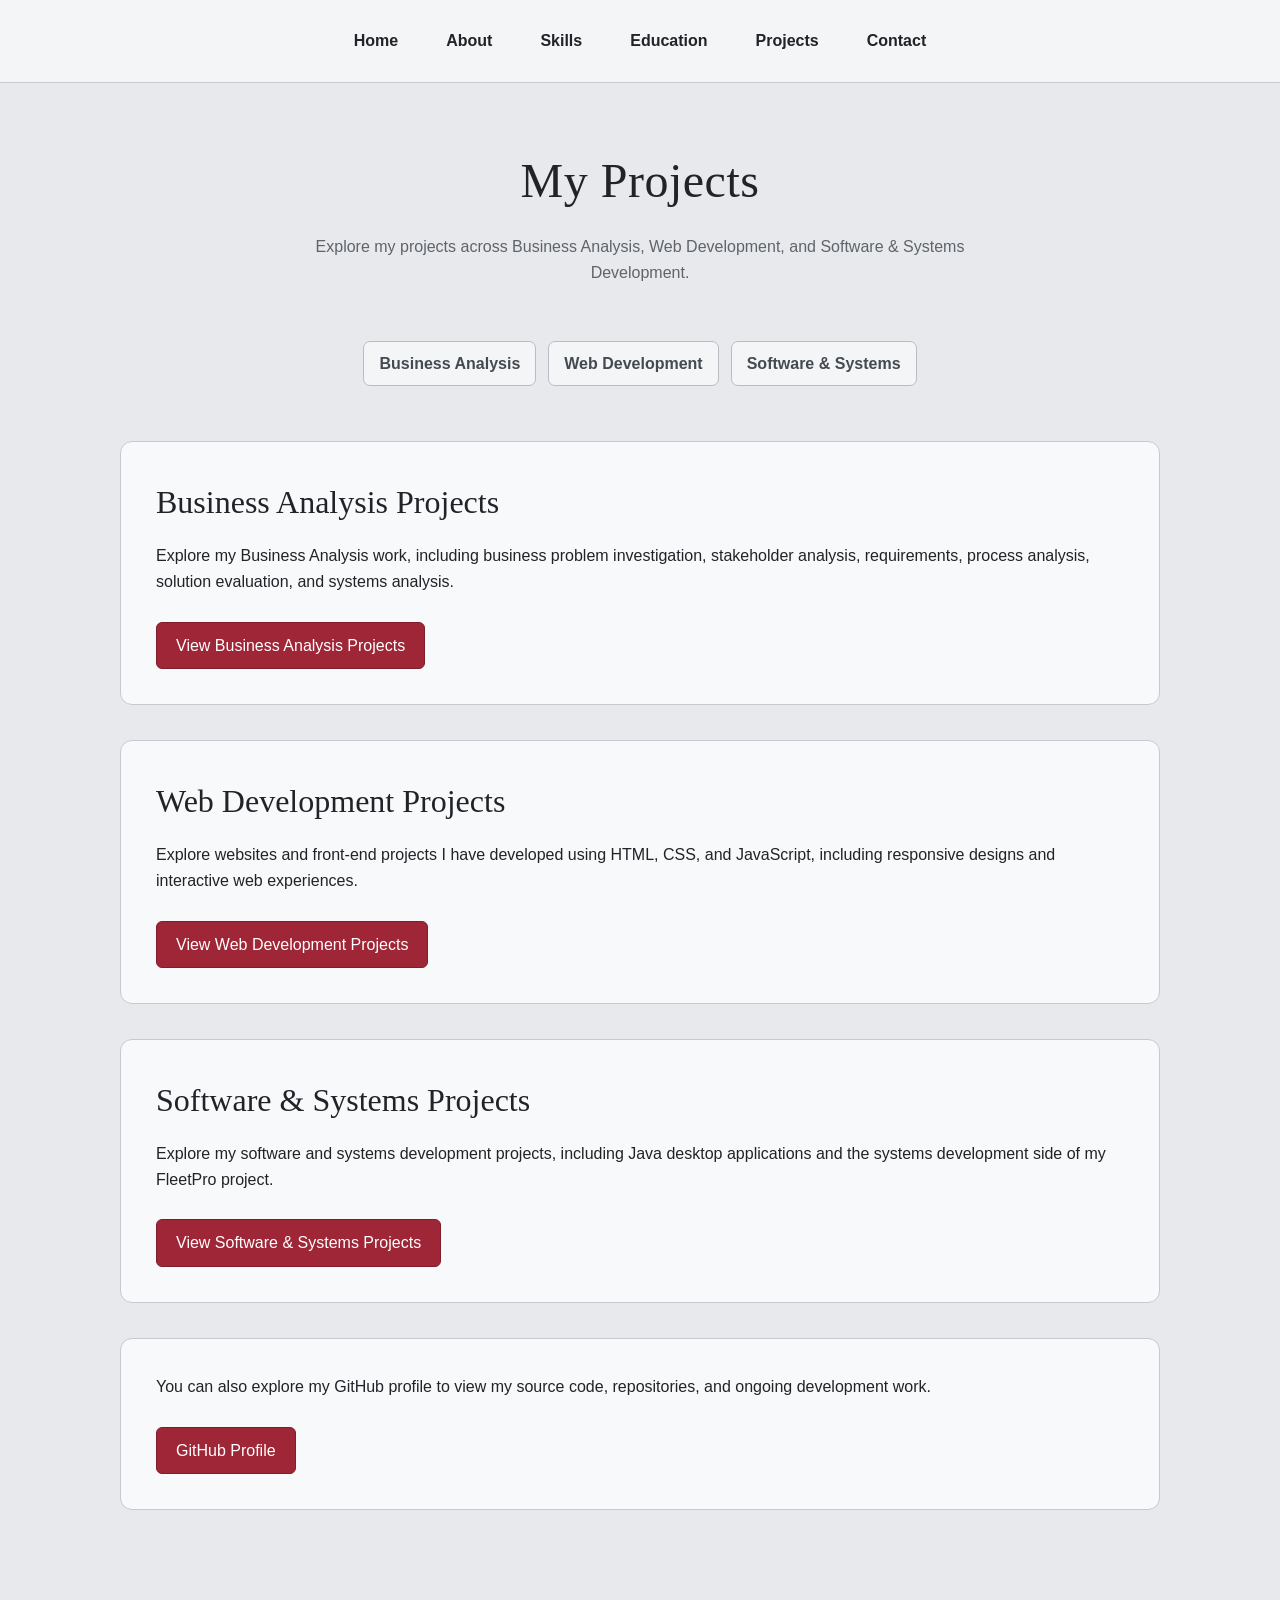
==== projects.html @ f3666724 "Initial portfolio website" ====
<!DOCTYPE html>
<html lang="en">

<head>
    <meta charset="UTF-8">
    <title>Caleb Nayager | Projects</title>
    <link rel="stylesheet" href="css/style.css">
</head>

<body>

    <!-- MAIN WEBSITE NAVIGATION -->

    <nav>
        <a href="index.html">Home</a>
        <a href="about.html">About</a>
        <a href="skills.html">Skills</a>
        <a href="education.html">Education</a>
        <a href="projects.html">Projects</a>
        <a href="contact.html">Contact</a>
    </nav>


    <!-- MAIN PAGE CONTENT -->

    <main>

        <h1>My Projects</h1>

       <p class = "page-intro">
            Explore my projects across Business Analysis, Web Development,
            and Software & Systems Development.
        </p>


        <!-- PROJECT CATEGORY NAVIGATION -->

        <nav class="project-nav">
            <a href="business-analysis.html">Business Analysis</a>
            <a href="web-development.html">Web Development</a>
            <a href="software-systems.html">Software & Systems</a>
        </nav>


        <!-- BUSINESS ANALYSIS -->

        <section>
            <div>

                <h2>Business Analysis Projects</h2>

                <p>
                    Explore my Business Analysis work, including business
                    problem investigation, stakeholder analysis, requirements,
                    process analysis, solution evaluation, and systems analysis.
                </p>

                <a href="business-analysis.html" class="button">
                    View Business Analysis Projects
                </a>

            </div>
        </section>


        <!-- WEB DEVELOPMENT -->

        <section>
            <div>

                <h2>Web Development Projects</h2>

                <p>
                    Explore websites and front-end projects I have developed
                    using HTML, CSS, and JavaScript, including responsive
                    designs and interactive web experiences.
                </p>

                <a href="web-development.html" class="button">
                    View Web Development Projects
                </a>

            </div>
        </section>


        <!-- SOFTWARE & SYSTEMS -->

        <section>
            <div>

                <h2>Software & Systems Projects</h2>

                <p>
                    Explore my software and systems development projects,
                    including Java desktop applications and the systems
                    development side of my FleetPro project.
                </p>

                <a href="software-systems.html" class="button">
                    View Software & Systems Projects
                </a>

            </div>
        </section>


        <!-- GITHUB -->

        <section>
            <div>

                <p>
                    You can also explore my GitHub profile to view my source
                    code, repositories, and ongoing development work.
                </p>

                <a href="https://github.com/calebnayager"
                   target="_blank"
                   class="button">
                    GitHub Profile
                </a>

            </div>
        </section>

    </main>

</body>
</html>
---- css/style.css ----
/* ========================================
   GLOBAL
======================================== */

* {
    margin: 0;
    padding: 0;
    box-sizing: border-box;
}

body {
    background-color: #E7E9EC;
    color: #202328;
    font-family: Arial, sans-serif;
    line-height: 1.6;
    min-height: 100vh;
}


/* ========================================
   MAIN NAVIGATION
======================================== */

nav {
    display: flex;
    justify-content: center;
    align-items: center;
    gap: 28px;
    padding: 20px;
    background-color: #F4F5F6;
    border-bottom: 1px solid #C9CDD2;
}

nav a {
    color: #202328;
    text-decoration: none;
    font-weight: bold;
    padding: 8px 10px;
    transition: color 0.25s ease;
}

nav a:hover {
    color: #9E2636;
}


/* ========================================
   PROJECT NAVIGATION
======================================== */

.project-nav {
    display: flex;
    justify-content: center;
    flex-wrap: wrap;
    gap: 12px;
    background: transparent;
    border: none;
    padding: 10px 0;
    margin-bottom: 45px;
}

.project-nav a {
    color: #444A51;
    border: 1px solid #B8BDC3;
    border-radius: 7px;
    background-color: #F4F5F6;
    padding: 9px 15px;
    transition: all 0.25s ease;
}

.project-nav a:hover {
    color: #9E2636;
    border-color: #9E2636;
    background-color: #FFFFFF;
}


/* ========================================
   MAIN CONTENT
======================================== */

main {
    max-width: 1100px;
    margin: 0 auto;
    padding: 60px 30px 75px;
}


/* ========================================
   HEADINGS
======================================== */

h1,
h2,
h3 {
    font-family: Georgia, "Times New Roman", serif;
    font-weight: 500;
}

h1 {
    font-size: 3rem;
    text-align: center;
    color: #202328;
    margin-bottom: 15px;
    letter-spacing: 0.5px;
}

h2 {
    font-size: 2rem;
    color: #202328;
    margin-bottom: 15px;
}

h3 {
    font-size: 1.25rem;
    color: #30353A;
    margin-bottom: 12px;
}


/* ========================================
   PAGE INTRO
======================================== */

.page-intro,
main > p {
    text-align: center;
    color: #5E646B;
    max-width: 700px;
    margin: 0 auto 45px;
}


/* ========================================
   MAIN PROJECT CARD
======================================== */

section,
.project-card {
    background-color: #F8F9FA;
    border: 1px solid #C5CAD0;
    border-radius: 12px;
    padding: 35px;
    margin-bottom: 35px;
    transition: border-color 0.25s ease,
                box-shadow 0.25s ease;
}

.project-card:hover {
    border-color: #B2B7BD;
    box-shadow: 0 10px 30px rgba(32, 35, 40, 0.10);
}


/* ========================================
   PROJECT CONTENT
======================================== */

.project-card > h2 {
    color: #202328;
    margin-bottom: 10px;
}

.project-card > p {
    color: #555B62;
    margin-bottom: 15px;
}

.project-card strong {
    color: #202328;
}


/* ========================================
   INNER PROJECT SECTIONS
======================================== */

.project-section {
    background-color: #E9EBEE;
    border: 1px solid #C8CDD2;
    border-radius: 9px;
    padding: 23px;
    margin-top: 22px;
}

.project-section h3 {
    color: #30353A;
    margin-bottom: 14px;
}

.project-section p,
.project-section li {
    color: #555B62;
}

.project-section p {
    margin-bottom: 12px;
}

.project-section ul {
    padding-left: 20px;
}


/* ========================================
   BUTTON
======================================== */

.button {
    display: inline-block;
    margin-top: 27px;
    padding: 10px 19px;
    color: #FFFFFF;
    text-decoration: none;
    border: 1px solid #7F1D2D;
    border-radius: 6px;
    background-color: #9E2636;
    transition: all 0.25s ease;
}

.button:hover {
    color: #FFFFFF;
    border-color: #7F1D2D;
    background-color: #7F1D2D;
}


/* ========================================
   RESPONSIVE DESIGN
======================================== */

@media (max-width: 700px) {

    nav {
        gap: 10px;
        flex-wrap: wrap;
    }

    main {
        padding: 45px 20px 60px;
    }

    h1 {
        font-size: 2.3rem;
    }

    h2 {
        font-size: 1.7rem;
    }

    section,
    .project-card {
        padding: 24px;
    }

    .project-section {
        padding: 19px;
    }

    .project-nav {
        margin-bottom: 35px;
    }
}
/* ========================================
   EDUCATION
======================================== */

.education-card {
    background-color: #F8F9FA;
    border: 1px solid #C5CAD0;
    border-radius: 12px;
    padding: 35px;
    margin-bottom: 35px;
}

.education-title {
    color: #202328;
    text-align: center;
    font-size: 2rem;
    margin-bottom: 25px;
}


/* ========================================
   EDUCATION ITEMS
======================================== */

.education-items {
    display: grid;
    grid-template-columns: repeat(2, 1fr);
    gap: 25px;
}

.education-item {
    background-color: #E9EBEE;
    border: 1px solid #C8CDD2;
    border-radius: 9px;
    padding: 25px;
}

.education-item h2 {
    color: #202328;
    font-size: 1.7rem;
    margin-bottom: 18px;
}

.education-item h3 {
    color: #30353A;
    font-size: 1.2rem;
    margin-top: 22px;
    margin-bottom: 12px;
}

.education-item p,
.education-item li {
    color: #555B62;
}

.education-item p {
    margin-bottom: 10px;
}

.education-item strong {
    color: #202328;
}

.education-item ul {
    padding-left: 20px;
    margin-bottom: 5px;
}


/* ========================================
   EDUCATION RESPONSIVE
======================================== */

@media (max-width: 750px) {

    .education-items {
        grid-template-columns: 1fr;
    }

    .education-card {
        padding: 24px;
    }

    .education-item {
        padding: 20px;
    }

    .education-title {
        font-size: 1.7rem;
    }

}


/* ========================================
   CERTIFICATIONS & PROFESSIONAL DEVELOPMENT
======================================== */

.education-card {
    background-color: #F8F9FA;
    border: 1px solid #C5CAD0;
    border-radius: 12px;
    padding: 35px;
    margin-bottom: 35px;
}


/* ========================================
   SECTION TITLE
======================================== */

.education-title {
    color: #202328;
    text-align: center;
    font-size: 2rem;
    margin-bottom: 30px;
}


/* ========================================
   CERTIFICATION / DEVELOPMENT CARDS
======================================== */

.education-card > .education-item {
    background-color: #E9EBEE;
    border: 1px solid #C8CDD2;
    border-radius: 9px;
    padding: 25px;
    margin-bottom: 25px;
}

.education-card > .education-item:last-child {
    margin-bottom: 0;
}

.education-card > .education-item h2 {
    color: #202328;
    font-size: 1.7rem;
    margin-bottom: 18px;
}

.education-card > .education-item h3 {
    color: #30353A;
    font-size: 1.2rem;
    margin-top: 22px;
    margin-bottom: 12px;
}

.education-card > .education-item p,
.education-card > .education-item li {
    color: #555B62;
}

.education-card > .education-item p {
    margin-bottom: 10px;
}

.education-card > .education-item strong {
    color: #202328;
}

.education-card > .education-item ul {
    padding-left: 20px;
}


/* ========================================
   COMPLETED GOOGLE CERTIFICATES
======================================== */

.certificate-list {
    display: grid;
    grid-template-columns: repeat(2, 1fr);
    gap: 20px;
    margin-top: 20px;
    margin-bottom: 25px;
}

.certificate-item {
    background-color: #F8F9FA;
    border: 1px solid #C8CDD2;
    border-radius: 8px;
    padding: 20px;
}

.certificate-item h3 {
    color: #30353A;
    font-size: 1.15rem;
    margin-bottom: 10px;
}

.certificate-item p {
    color: #555B62;
    margin-bottom: 15px;
}


/* ========================================
   CERTIFICATE BUTTONS
======================================== */

.certificate-item .button {
    margin-top: 8px;
}


/* ========================================
   EDUCATION BUTTONS
======================================== */

.education-item .button {
    margin-right: 8px;
    margin-bottom: 5px;
}


/* ========================================
   RESPONSIVE DESIGN
======================================== */

@media (max-width: 750px) {

    .certificate-list {
        grid-template-columns: 1fr;
    }

    .education-card {
        padding: 24px;
    }

    .education-card > .education-item {
        padding: 20px;
    }

    .education-title {
        font-size: 1.7rem;
    }

}


/* ========================================
   SKILLS
======================================== */

.skills-card {
    background-color: #F8F9FA;
    border: 1px solid #C5CAD0;
    border-radius: 12px;
    padding: 35px;
    margin-bottom: 35px;
}

.skills-title {
    color: #202328;
    text-align: center;
    font-size: 2rem;
    margin-bottom: 30px;
}


/* ========================================
   CORE SKILLS
======================================== */

.skills-grid {
    display: grid;
    grid-template-columns: repeat(2, 1fr);
    gap: 25px;
}

.skill-item {
    background-color: #E9EBEE;
    border: 1px solid #C8CDD2;
    border-radius: 9px;
    padding: 25px;
}

.skill-item h3 {
    color: #30353A;
    font-size: 1.3rem;
    margin-bottom: 15px;
}

.skill-item ul {
    padding-left: 20px;
}

.skill-item li {
    color: #555B62;
    margin-bottom: 7px;
}


/* ========================================
   TOOLS & TECHNOLOGIES
======================================== */

.technology-list {
    display: grid;
    grid-template-columns: repeat(3, 1fr);
    gap: 15px;
}

.technology-item {
    background-color: #E9EBEE;
    border: 1px solid #C8CDD2;
    border-radius: 8px;
    padding: 15px 18px;
    color: #30353A;
    font-weight: 600;
}

.technology-item span {
    display: block;
    margin-top: 4px;
    color: #9E2636;
    font-size: 0.8rem;
    font-weight: normal;
}


/* ========================================
   PROFESSIONAL SKILLS
======================================== */

.professional-skills {
    display: grid;
    grid-template-columns: repeat(3, 1fr);
    gap: 15px;
}

.professional-skill {
    background-color: #E9EBEE;
    border: 1px solid #C8CDD2;
    border-radius: 8px;
    padding: 15px 18px;
    color: #30353A;
    font-weight: 600;
}


/* ========================================
   SKILLS RESPONSIVE
======================================== */

@media (max-width: 800px) {

    .skills-grid {
        grid-template-columns: 1fr;
    }

    .technology-list,
    .professional-skills {
        grid-template-columns: repeat(2, 1fr);
    }

    .skills-card {
        padding: 25px;
    }
}


@media (max-width: 500px) {

    .technology-list,
    .professional-skills {
        grid-template-columns: 1fr;
    }

    .skills-title {
        font-size: 1.7rem;
    }
}

/* ========================================
   PROJECT MAIN CARDS
======================================== */

.project-card {
    background-color: #F8F9FA;
    border: 1px solid #C5CAD0;
    border-radius: 12px;
    padding: 28px;
    margin-bottom: 30px;
    box-shadow: 0 2px 8px rgba(0, 0, 0, 0.08);
    transition: 0.3s ease;
}

.project-card:hover {
    border-color: #8B0000;
    box-shadow: 0 0 15px rgba(177, 18, 38, 0.18);
}


/* ========================================
   PROJECT CARD CONTENT
======================================== */

.project-card h2 {
    color: #202328;
    margin-bottom: 12px;
}

.project-card > p {
    color: #555B62;
    margin-bottom: 20px;
}


/* ========================================
   INNER PROJECT SECTIONS
======================================== */

.project-section {
    background-color: #E9EBEE;
    border: 1px solid #C8CDD2;
    border-radius: 9px;
    padding: 20px;
    margin-top: 18px;
}

.project-section h3 {
    color: #30353A;
    margin-bottom: 10px;
}

.project-section p,
.project-section li {
    color: #555B62;
}


/* ========================================
   PROJECT LISTS
======================================== */

.project-section ul {
    padding-left: 20px;
}

.project-section li {
    margin-bottom: 5px;
}


/* ========================================
   PROJECT BUTTON
======================================== */

.project-card .button {
    margin-top: 20px;
}


/* ========================================
   PROJECT SPACING
======================================== */

.project-card + .project-card {
    margin-top: 30px;
}


/* ========================================
   MOBILE
======================================== */

@media (max-width: 700px) {

    .project-card {
        padding: 22px;
        margin-bottom: 25px;
    }

    .project-section {
        padding: 18px;
    }

}


/* ========================================
   CONSISTENT CARD HOVER
======================================== */

/* Education */
.education-card:hover,
.education-item:hover,
.certificate-item:hover {
    border-color: #8B0000;
    box-shadow: 0 0 15px rgba(177, 18, 38, 0.18);
}

/* Skills */
.skills-card:hover,
.skill-item:hover,
.technology-item:hover,
.professional-skill:hover {
    border-color: #8B0000;
    box-shadow: 0 0 15px rgba(177, 18, 38, 0.18);
}

/* Smooth hover */
.education-card,
.education-item,
.certificate-item,
.skills-card,
.skill-item,
.technology-item,
.professional-skill {
    transition: 0.3s ease;
}

/* ========================================
   PROJECTS PAGE CATEGORY HOVER
======================================== */

main > section {
    transition: 0.3s ease;
}

main > section:hover {
    border-color: #8B0000;
    box-shadow: 0 0 15px rgba(177, 18, 38, 0.18);
}


/* ========================================
   ABOUT SECTIONS
======================================== */

.about-section {
    background-color: #F8F9FA;
    border: 1px solid #C5CAD0;
    border-radius: 12px;
    padding: 28px;
    margin-bottom: 30px;
    transition: 0.3s ease;
}

.about-section:hover {
    border-color: #8B0000;
    box-shadow: 0 0 15px rgba(177, 18, 38, 0.18);
}


/* ========================================
   ABOUT RESPONSIVE
======================================== */

@media (max-width: 700px) {

    .about-section {
        padding: 22px;
        margin-bottom: 25px;
    }

}


/* ========================================
   HOME PAGE
======================================== */

.home-hero {
    text-align: center;
    padding: 45px 35px;
}

.home-hero h1 {
    font-size: 3.2rem;
    margin-bottom: 15px;
}

.home-hero h2 {
    font-size: 1.45rem;
    color: #555B62;
    margin-bottom: 22px;
}

.home-hero > p {
    max-width: 750px;
    margin: 0 auto;
    color: #555B62;
    font-size: 1.05rem;
}


/* ========================================
   HOME BUTTONS
======================================== */

.home-buttons {
    margin-top: 28px;
}

.home-buttons .button {
    margin: 5px 8px;
}


/* ========================================
   WHAT I DO
======================================== */

.home-section {
    background-color: #F8F9FA;
    border: 1px solid #C5CAD0;
    border-radius: 12px;
    padding: 30px;
    margin-bottom: 30px;
}

.home-title {
    text-align: center;
    margin-bottom: 25px;
}

.home-grid {
    display: grid;
    grid-template-columns: repeat(3, 1fr);
    gap: 20px;
}

.home-item {
    background-color: #E9EBEE;
    border: 1px solid #C8CDD2;
    border-radius: 9px;
    padding: 22px;
    transition: 0.3s ease;
}

.home-item:hover {
    border-color: #8B0000;
    box-shadow: 0 0 15px rgba(177, 18, 38, 0.18);
}

.home-item h3 {
    margin-bottom: 10px;
}

.home-item p {
    color: #555B62;
}


/* ========================================
   HOME RESPONSIVE
======================================== */

@media (max-width: 800px) {

    .home-grid {
        grid-template-columns: 1fr;
    }

    .home-hero {
        padding: 30px 20px;
    }

    .home-hero h1 {
        font-size: 2.5rem;
    }

}

@media (max-width: 500px) {

    .home-hero h1 {
        font-size: 2.2rem;
    }

    .home-hero h2 {
        font-size: 1.2rem;
    }

}


/* ========================================
   CONTACT PAGE
======================================== */

.contact-grid {
    display: grid;
    grid-template-columns: repeat(3, 1fr);
    gap: 25px;
}

.contact-card {
    background-color: #F8F9FA;
    border: 1px solid #C5CAD0;
    border-radius: 12px;
    padding: 30px;
    text-align: center;
    transition: 0.3s ease;
}

.contact-card:hover {
    border-color: #8B0000;
    box-shadow: 0 0 15px rgba(177, 18, 38, 0.18);
}

.contact-card h2 {
    color: #202328;
    margin-bottom: 15px;
}

.contact-card p {
    color: #555B62;
    margin-bottom: 10px;
}


/* ========================================
   CONTACT BUTTON
======================================== */

.contact-button {
    display: inline-block;
    margin-top: 18px;
    padding: 10px 19px;
    color: #FFFFFF;
    background-color: #9E2636;
    border: 1px solid #7F1D2D;
    border-radius: 6px;
    text-decoration: none;
    transition: 0.25s ease;
}

.contact-button:hover {
    color: #FFFFFF;
    background-color: #7F1D2D;
    border-color: #7F1D2D;
}


/* ========================================
   CONTACT RESPONSIVE
======================================== */

@media (max-width: 800px) {

    .contact-grid {
        grid-template-columns: 1fr;
    }

    .contact-card {
        padding: 25px;
    }

}
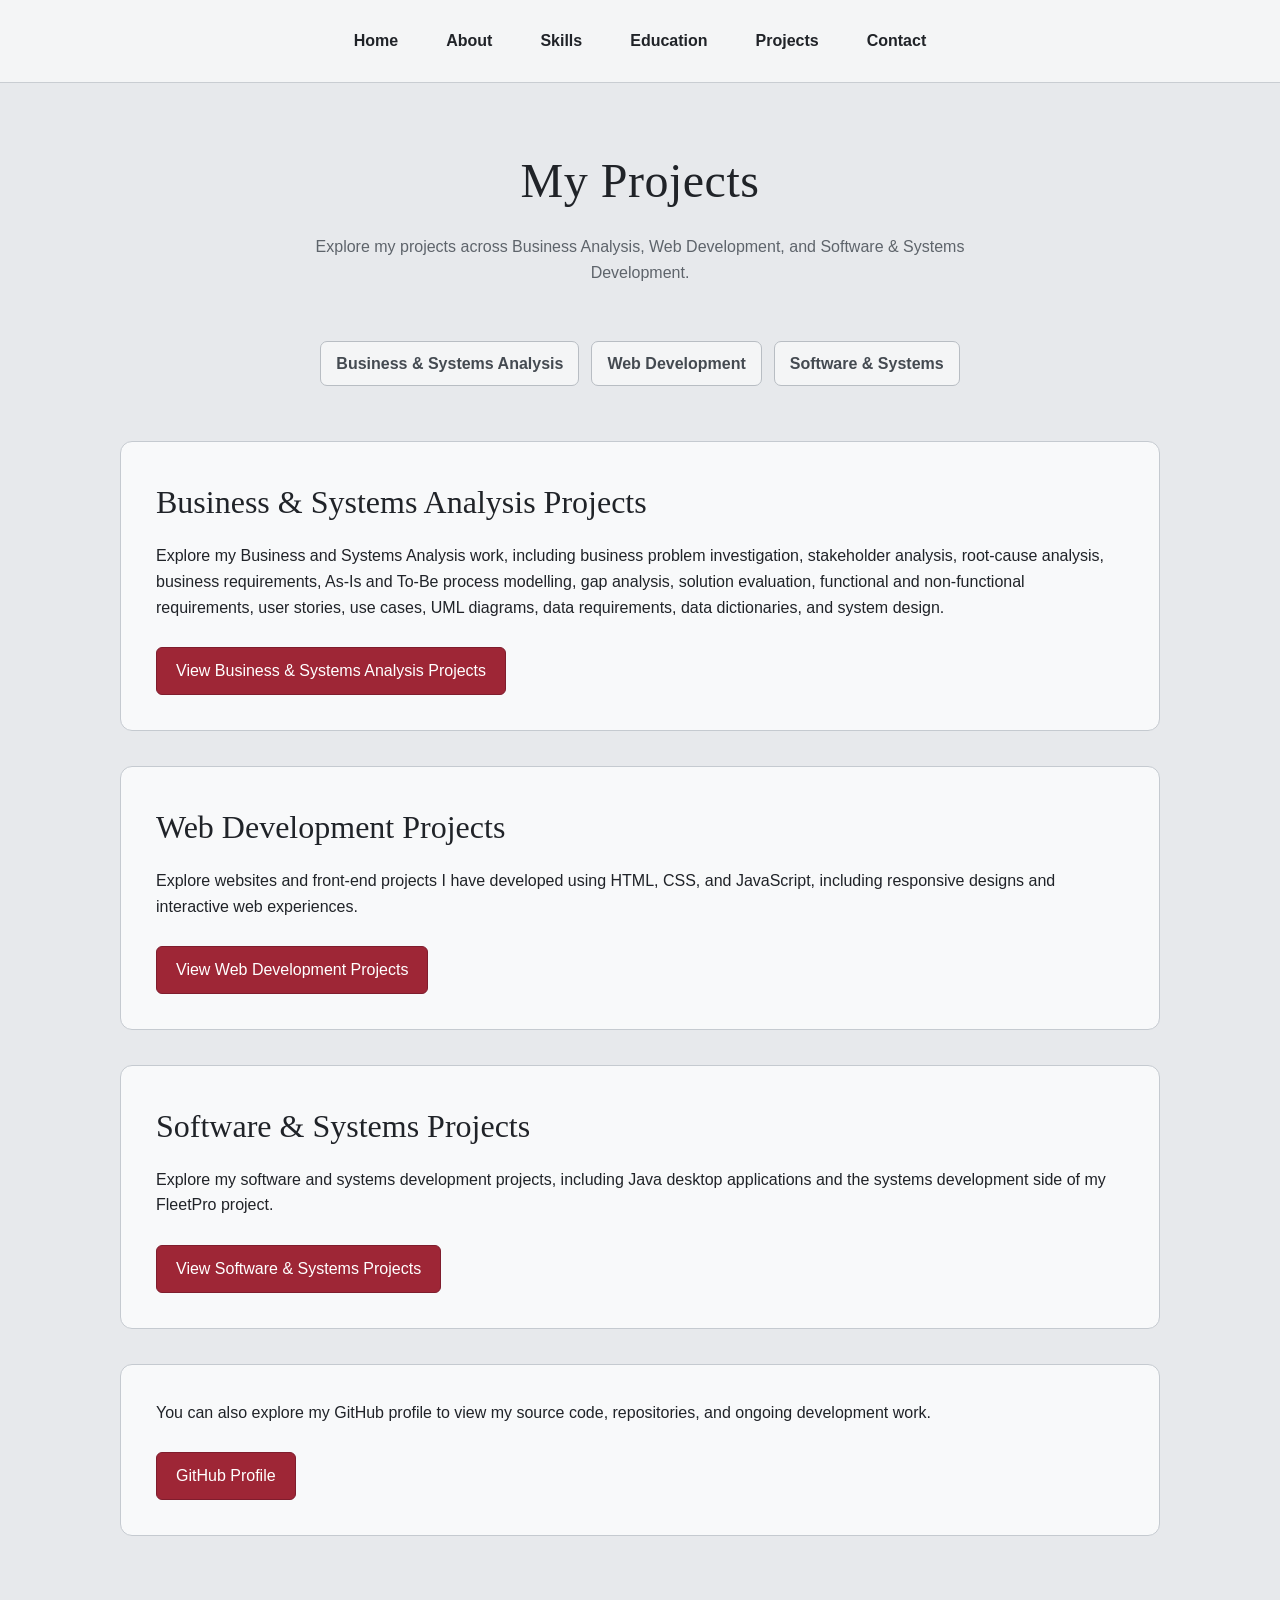
==== commit a8b518d0: "Update Business and Systems Analysis portfolio" ====
--- a/projects.html
+++ b/projects.html
@@ -36,32 +36,34 @@
         <!-- PROJECT CATEGORY NAVIGATION -->
 
         <nav class="project-nav">
-            <a href="business-analysis.html">Business Analysis</a>
+            <a href="business-analysis.html">Business & Systems Analysis</a>
             <a href="web-development.html">Web Development</a>
             <a href="software-systems.html">Software & Systems</a>
         </nav>
 
-
-        <!-- BUSINESS ANALYSIS -->
+        <!-- BUSINESS & SYSTEMS ANALYSIS -->
 
         <section>
             <div>
 
-                <h2>Business Analysis Projects</h2>
+                <h2>Business & Systems Analysis Projects</h2>
 
                 <p>
-                    Explore my Business Analysis work, including business
-                    problem investigation, stakeholder analysis, requirements,
-                    process analysis, solution evaluation, and systems analysis.
+                    Explore my Business and Systems Analysis work,
+                    including business problem investigation, stakeholder
+                    analysis, root-cause analysis, business requirements,
+                    As-Is and To-Be process modelling, gap analysis,
+                    solution evaluation, functional and non-functional
+                    requirements, user stories, use cases, UML diagrams,
+                    data requirements, data dictionaries, and system design.
                 </p>
 
                 <a href="business-analysis.html" class="button">
-                    View Business Analysis Projects
+                    View Business & Systems Analysis Projects
                 </a>
 
             </div>
         </section>
-
 
         <!-- WEB DEVELOPMENT -->
 
